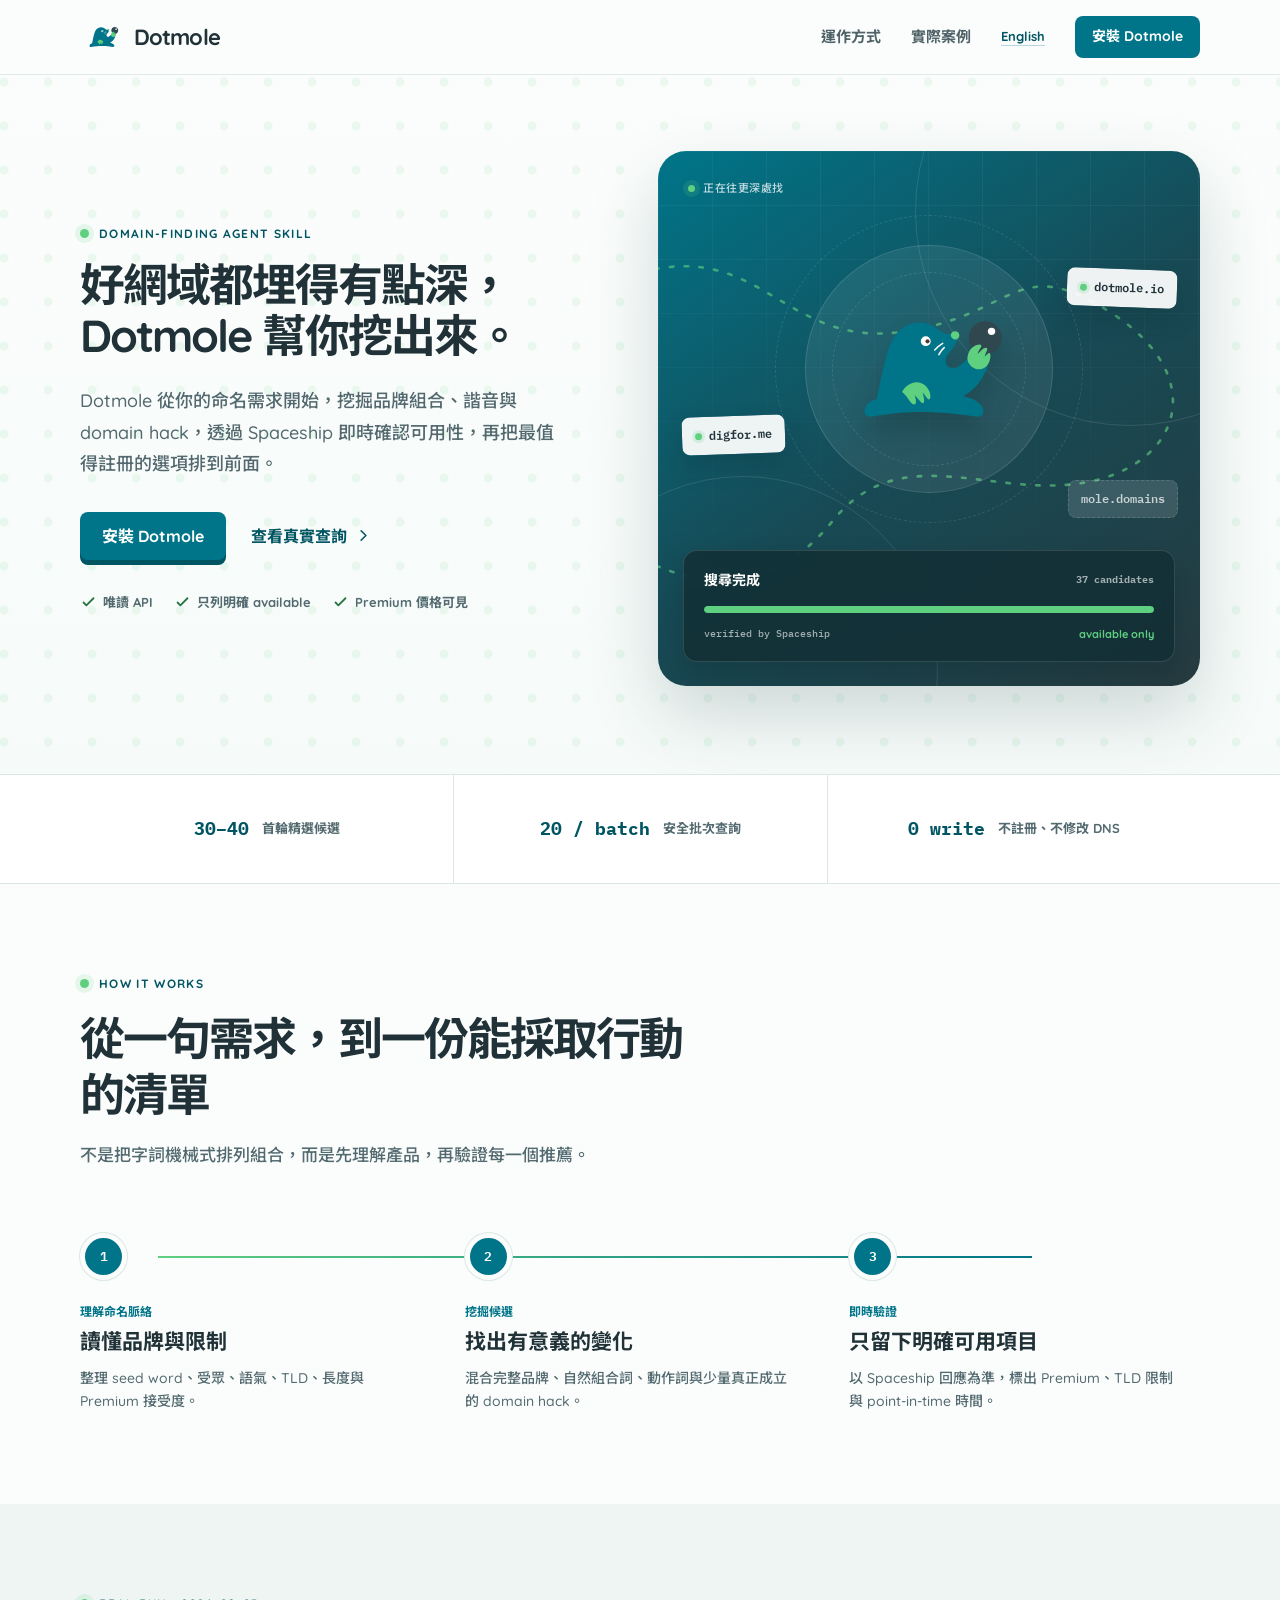
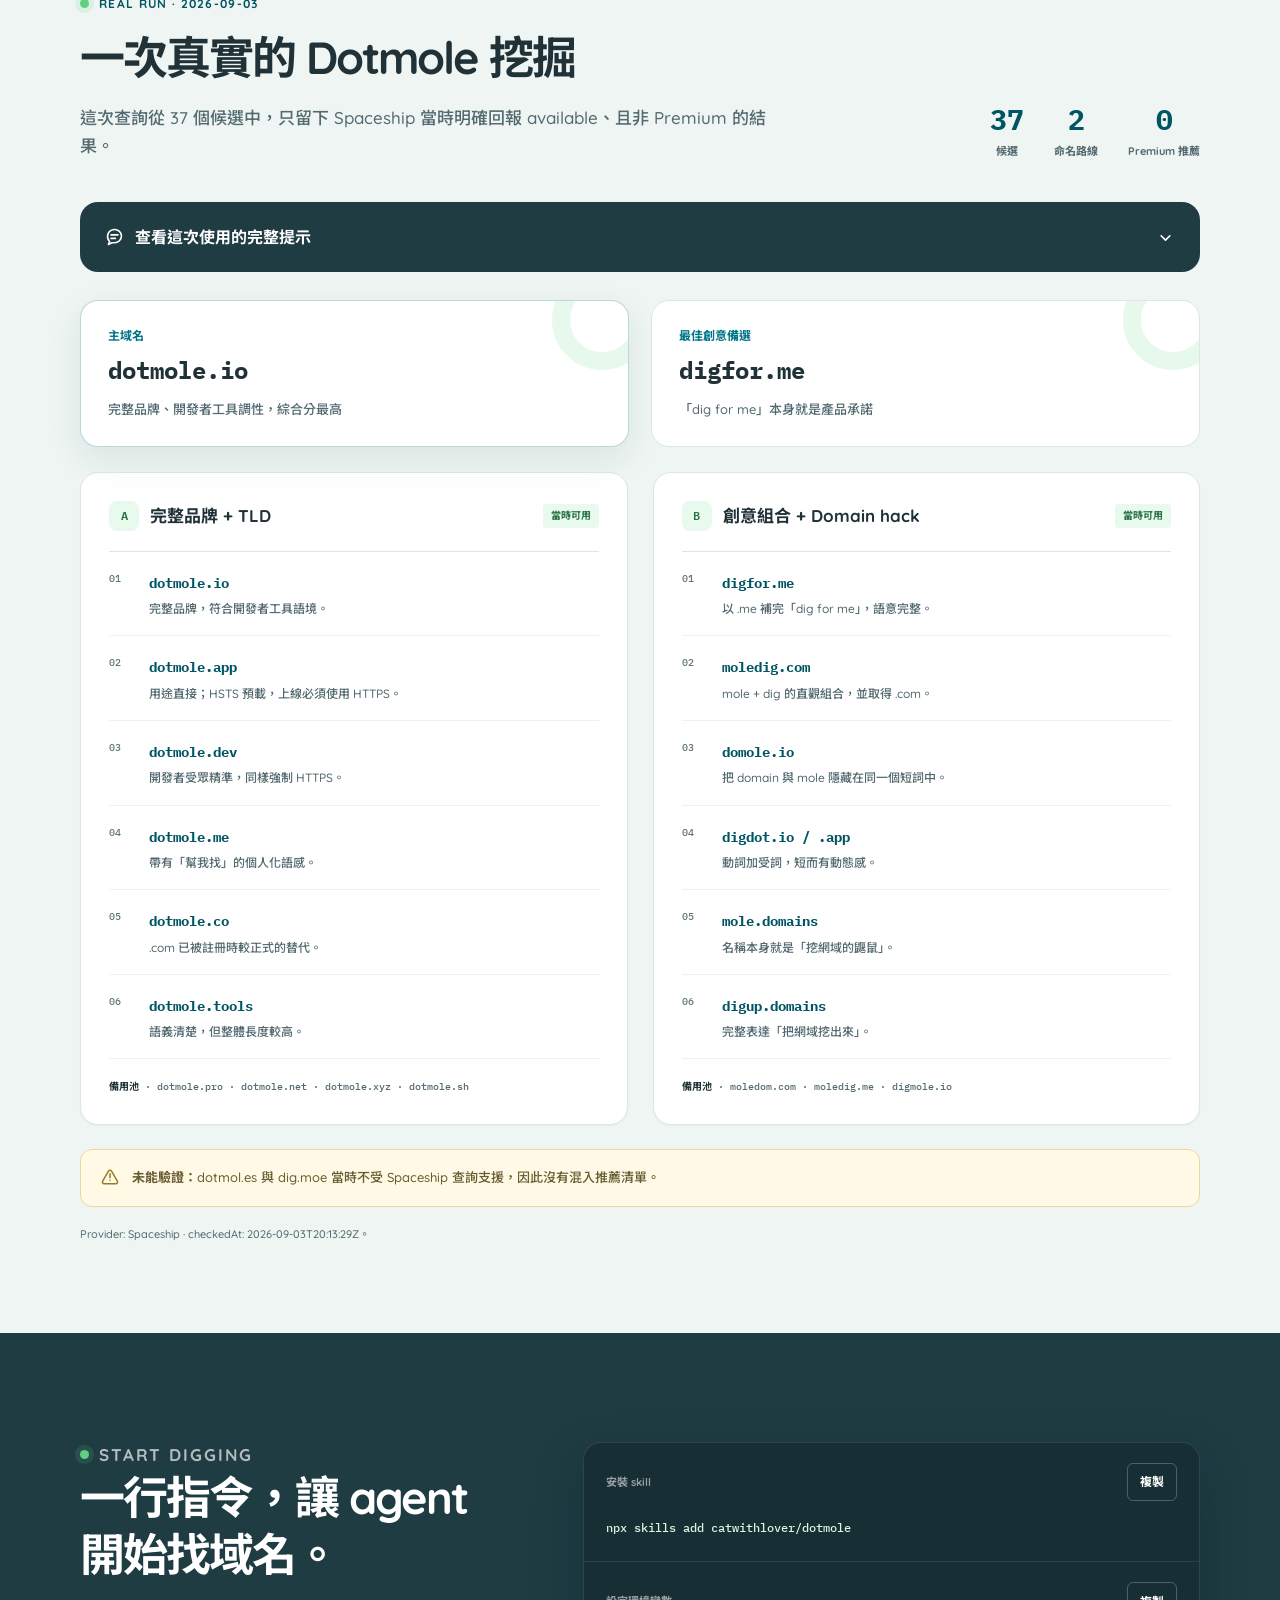
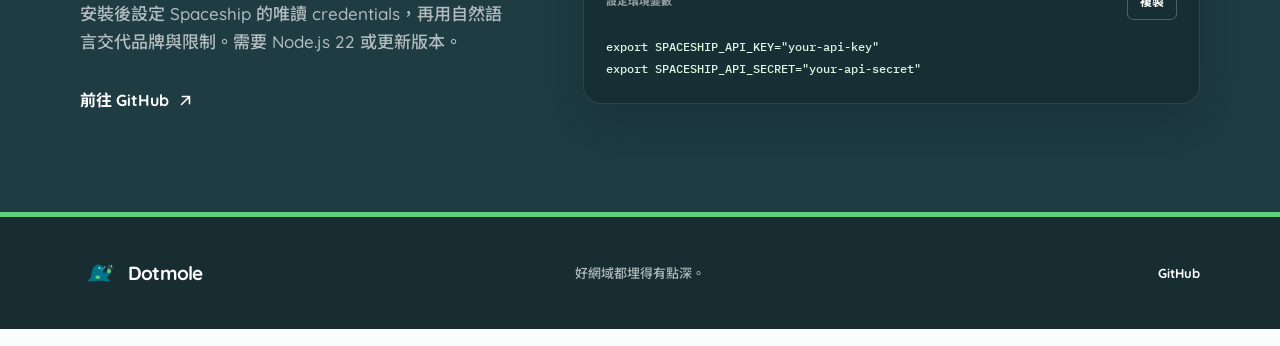
==== site/zh-TW/index.html @ 9d7403c6 "feat: 初始化 Dotmole" ====
<!doctype html>
<html lang="zh-Hant">
  <head>
    <meta charset="utf-8" />
    <meta name="viewport" content="width=device-width, initial-scale=1" />
    <meta
      name="description"
      content="Dotmole 是一個會產生域名靈感、透過 Spaceship 即時確認可用性，並替候選結果排序的 Agent Skill。"
    />
    <meta name="theme-color" content="#007589" />
    <meta property="og:title" content="Dotmole｜挖出真正可用的好網域" />
    <meta
      property="og:description"
      content="從命名靈感到即時可用性確認，讓 agent 只推薦值得註冊的域名。"
    />
    <meta property="og:type" content="website" />
    <meta property="og:locale" content="zh_TW" />
    <meta
      property="og:url"
      content="https://catwithlover.github.io/dotmole/zh-TW/"
    />
    <meta
      property="og:image"
      content="https://catwithlover.github.io/dotmole/assets/logo.svg"
    />
    <link
      rel="canonical"
      href="https://catwithlover.github.io/dotmole/zh-TW/"
    />
    <link
      rel="alternate"
      hreflang="en"
      href="https://catwithlover.github.io/dotmole/"
    />
    <link
      rel="alternate"
      hreflang="zh-Hant"
      href="https://catwithlover.github.io/dotmole/zh-TW/"
    />
    <link
      rel="alternate"
      hreflang="x-default"
      href="https://catwithlover.github.io/dotmole/"
    />
    <link rel="icon" href="../assets/logo.svg" type="image/svg+xml" />
    <link rel="preconnect" href="https://fonts.googleapis.com" />
    <link rel="preconnect" href="https://fonts.gstatic.com" crossorigin />
    <link
      href="https://fonts.googleapis.com/css2?family=IBM+Plex+Mono:wght@500;600&amp;family=Noto+Sans+TC:wght@400;500;600;700&amp;family=Quicksand:wght@500;600;700&amp;display=swap"
      rel="stylesheet"
    />
    <link rel="stylesheet" href="../styles.css" />
    <script src="../script.js" defer></script>
    <title>Dotmole｜挖出真正可用的好網域</title>
  </head>
  <body>
    <a class="skip-link" href="#main-content">跳到主要內容</a>

    <header class="site-header">
      <div class="container header-inner">
        <a class="brand" href="#top" aria-label="Dotmole 首頁">
          <img src="../assets/logo.svg" width="46" height="46" alt="" />
          <span>Dotmole</span>
        </a>

        <nav class="main-nav" aria-label="主要導覽">
          <a class="nav-link" href="#how-it-works">運作方式</a>
          <a class="nav-link" href="#real-example">實際案例</a>
          <a class="language-link" href="../" lang="en" hreflang="en"
            >English</a
          >
          <a class="button button-small" href="#install">安裝 Dotmole</a>
        </nav>
      </div>
    </header>

    <main id="main-content">
      <section class="hero" id="top">
        <div class="container hero-grid">
          <div class="hero-copy">
            <p class="eyebrow"><span></span> Domain-finding agent skill</p>
            <h1>
              好網域都埋得有點深，<br />
              Dotmole 幫你挖出來。
            </h1>
            <p class="hero-lead">
              Dotmole 從你的命名需求開始，挖掘品牌組合、諧音與 domain hack，透過
              Spaceship 即時確認可用性，再把最值得註冊的選項排到前面。
            </p>
            <div class="hero-actions">
              <a class="button" href="#install">安裝 Dotmole</a>
              <a class="text-link" href="#real-example">
                查看真實查詢
                <svg viewBox="0 0 24 24" aria-hidden="true">
                  <path d="m9 18 6-6-6-6" />
                </svg>
              </a>
            </div>
            <ul class="hero-facts" aria-label="Dotmole 特點">
              <li>
                <svg viewBox="0 0 24 24" aria-hidden="true">
                  <path d="m5 12 4 4L19 6" />
                </svg>
                唯讀 API
              </li>
              <li>
                <svg viewBox="0 0 24 24" aria-hidden="true">
                  <path d="m5 12 4 4L19 6" />
                </svg>
                只列明確 available
              </li>
              <li>
                <svg viewBox="0 0 24 24" aria-hidden="true">
                  <path d="m5 12 4 4L19 6" />
                </svg>
                Premium 價格可見
              </li>
            </ul>
          </div>

          <div
            class="dig-stage"
            aria-label="Dotmole 把命名需求挖掘成已驗證域名的示意圖"
          >
            <div class="stage-grid" aria-hidden="true"></div>
            <svg class="tunnel-line" viewBox="0 0 620 530" aria-hidden="true">
              <path
                d="M-20 98 C118 60 145 184 278 166 S408 72 520 145 S598 318 490 338 S278 286 200 382 S38 456 -30 420"
              />
            </svg>

            <div class="stage-label">正在往更深處找</div>
            <div class="mole-orbit">
              <img
                src="../assets/logo.svg"
                width="220"
                height="220"
                alt="Dotmole 土撥鼠標誌"
              />
            </div>

            <div class="domain-chip chip-one">
              <span class="status-dot"></span>
              dotmole.io
            </div>
            <div class="domain-chip chip-two">
              <span class="status-dot"></span>
              digfor.me
            </div>
            <div class="domain-chip chip-three">mole.domains</div>

            <div class="query-card">
              <div class="query-topline">
                <span>搜尋完成</span>
                <span class="query-count">37 candidates</span>
              </div>
              <div class="query-track" aria-hidden="true"><span></span></div>
              <div class="query-foot">
                <span>verified by Spaceship</span>
                <strong>available only</strong>
              </div>
            </div>
          </div>
        </div>
      </section>

      <section class="proof-strip" aria-label="查詢原則">
        <div class="container proof-grid">
          <div>
            <strong>30–40</strong>
            <span>首輪精選候選</span>
          </div>
          <div>
            <strong>20 / batch</strong>
            <span>安全批次查詢</span>
          </div>
          <div>
            <strong>0 write</strong>
            <span>不註冊、不修改 DNS</span>
          </div>
        </div>
      </section>

      <section class="section process-section" id="how-it-works">
        <div class="container">
          <div class="section-heading heading-narrow">
            <p class="eyebrow"><span></span> How it works</p>
            <h2>從一句需求，到一份能採取行動的清單</h2>
            <p>不是把字詞機械式排列組合，而是先理解產品，再驗證每一個推薦。</p>
          </div>

          <ol class="process-rail">
            <li>
              <div class="process-marker">1</div>
              <div class="process-copy">
                <p class="process-kicker">理解命名脈絡</p>
                <h3>讀懂品牌與限制</h3>
                <p>整理 seed word、受眾、語氣、TLD、長度與 Premium 接受度。</p>
              </div>
            </li>
            <li>
              <div class="process-marker">2</div>
              <div class="process-copy">
                <p class="process-kicker">挖掘候選</p>
                <h3>找出有意義的變化</h3>
                <p>
                  混合完整品牌、自然組合詞、動作詞與少量真正成立的 domain hack。
                </p>
              </div>
            </li>
            <li>
              <div class="process-marker">3</div>
              <div class="process-copy">
                <p class="process-kicker">即時驗證</p>
                <h3>只留下明確可用項目</h3>
                <p>
                  以 Spaceship 回應為準，標出 Premium、TLD 限制與 point-in-time
                  時間。
                </p>
              </div>
            </li>
          </ol>
        </div>
      </section>

      <section class="section case-section" id="real-example">
        <div class="container">
          <div class="case-intro">
            <div class="section-heading">
              <p class="eyebrow"><span></span> Real run · 2026-09-03</p>
              <h2>一次真實的 Dotmole 挖掘</h2>
              <p>
                這次查詢從 37 個候選中，只留下 Spaceship 當時明確回報
                available、且非 Premium 的結果。
              </p>
            </div>
            <div class="case-stats" aria-label="實測摘要">
              <div><strong>37</strong><span>候選</span></div>
              <div><strong>2</strong><span>命名路線</span></div>
              <div><strong>0</strong><span>Premium 推薦</span></div>
            </div>
          </div>

          <details class="prompt-panel">
            <summary>
              <span>
                <svg viewBox="0 0 24 24" aria-hidden="true">
                  <path
                    d="M8 9h8M8 13h5M5 20l1.4-3.5A8 8 0 1 1 20 10a8 8 0 0 1-8 8H9l-4 2Z"
                  />
                </svg>
                查看這次使用的完整提示
              </span>
              <svg class="chevron" viewBox="0 0 24 24" aria-hidden="true">
                <path d="m7 10 5 5 5-5" />
              </svg>
            </summary>
            <div class="prompt-content">
              <p id="example-prompt">
                我的產品叫
                Dotmole，是一個域名查找器。請一次提供兩類候選：一類保留完整品牌名稱並搭配合適
                TLD；另一類運用諧音、拼寫、組合詞或 domain hack（例如
                digfor.me），可結合 dot、mole、dig、domain
                等概念。不要使用連字號或數字，優先考慮簡短、好念、好拼且非
                Premium
                的域名。請即時查詢可用性，只推薦明確可註冊的選項，分組排序並說明命名巧思、TLD
                限制，最後選出主域名與最佳創意備選。
              </p>
              <button
                class="copy-button copy-button-light"
                type="button"
                data-copy-target="example-prompt"
              >
                複製提示
              </button>
            </div>
          </details>

          <div class="winners" aria-label="最終建議">
            <article class="winner winner-primary">
              <p>主域名</p>
              <h3>dotmole.io</h3>
              <span>完整品牌、開發者工具調性，綜合分最高</span>
            </article>
            <article class="winner">
              <p>最佳創意備選</p>
              <h3>digfor.me</h3>
              <span>「dig for me」本身就是產品承諾</span>
            </article>
          </div>

          <div class="result-layout">
            <article class="result-group">
              <div class="result-heading">
                <div>
                  <span class="group-index">A</span>
                  <h3>完整品牌 + TLD</h3>
                </div>
                <span class="availability-badge">當時可用</span>
              </div>
              <ol class="domain-list">
                <li>
                  <span class="rank">01</span>
                  <div>
                    <strong>dotmole.io</strong>
                    <p>完整品牌，符合開發者工具語境。</p>
                  </div>
                </li>
                <li>
                  <span class="rank">02</span>
                  <div>
                    <strong>dotmole.app</strong>
                    <p>用途直接；HSTS 預載，上線必須使用 HTTPS。</p>
                  </div>
                </li>
                <li>
                  <span class="rank">03</span>
                  <div>
                    <strong>dotmole.dev</strong>
                    <p>開發者受眾精準，同樣強制 HTTPS。</p>
                  </div>
                </li>
                <li>
                  <span class="rank">04</span>
                  <div>
                    <strong>dotmole.me</strong>
                    <p>帶有「幫我找」的個人化語感。</p>
                  </div>
                </li>
                <li>
                  <span class="rank">05</span>
                  <div>
                    <strong>dotmole.co</strong>
                    <p>.com 已被註冊時較正式的替代。</p>
                  </div>
                </li>
                <li>
                  <span class="rank">06</span>
                  <div>
                    <strong>dotmole.tools</strong>
                    <p>語義清楚，但整體長度較高。</p>
                  </div>
                </li>
              </ol>
              <p class="backup-line">
                <strong>備用池</strong> · dotmole.pro · dotmole.net ·
                dotmole.xyz · dotmole.sh
              </p>
            </article>

            <article class="result-group">
              <div class="result-heading">
                <div>
                  <span class="group-index">B</span>
                  <h3>創意組合 + Domain hack</h3>
                </div>
                <span class="availability-badge">當時可用</span>
              </div>
              <ol class="domain-list">
                <li>
                  <span class="rank">01</span>
                  <div>
                    <strong>digfor.me</strong>
                    <p>以 .me 補完「dig for me」，語意完整。</p>
                  </div>
                </li>
                <li>
                  <span class="rank">02</span>
                  <div>
                    <strong>moledig.com</strong>
                    <p>mole + dig 的直觀組合，並取得 .com。</p>
                  </div>
                </li>
                <li>
                  <span class="rank">03</span>
                  <div>
                    <strong>domole.io</strong>
                    <p>把 domain 與 mole 隱藏在同一個短詞中。</p>
                  </div>
                </li>
                <li>
                  <span class="rank">04</span>
                  <div>
                    <strong>digdot.io / .app</strong>
                    <p>動詞加受詞，短而有動態感。</p>
                  </div>
                </li>
                <li>
                  <span class="rank">05</span>
                  <div>
                    <strong>mole.domains</strong>
                    <p>名稱本身就是「挖網域的鼴鼠」。</p>
                  </div>
                </li>
                <li>
                  <span class="rank">06</span>
                  <div>
                    <strong>digup.domains</strong>
                    <p>完整表達「把網域挖出來」。</p>
                  </div>
                </li>
              </ol>
              <p class="backup-line">
                <strong>備用池</strong> · moledom.com · moledig.me · digmole.io
              </p>
            </article>
          </div>

          <div class="unverified-note">
            <svg viewBox="0 0 24 24" aria-hidden="true">
              <path
                d="M12 8v5m0 3h.01M10.3 4.7 3.2 17a2 2 0 0 0 1.7 3h14.2a2 2 0 0 0 1.7-3L13.7 4.7a2 2 0 0 0-3.4 0Z"
              />
            </svg>
            <p>
              <strong>未能驗證：</strong>dotmol.es 與 dig.moe 當時不受 Spaceship
              查詢支援，因此沒有混入推薦清單。
            </p>
          </div>

          <p class="case-footnote">
            Provider: Spaceship · checkedAt: 2026-09-03T20:13:29Z。
          </p>
        </div>
      </section>

      <section class="section install-section" id="install">
        <div class="container install-grid">
          <div class="install-copy">
            <p class="eyebrow eyebrow-on-dark"><span></span> Start digging</p>
            <h2>一行指令，讓 agent 開始找域名。</h2>
            <p>
              安裝後設定 Spaceship 的唯讀
              credentials，再用自然語言交代品牌與限制。需要 Node.js 22
              或更新版本。
            </p>
            <a
              class="github-link"
              href="https://github.com/catwithlover/dotmole"
              target="_blank"
              rel="noreferrer"
            >
              前往 GitHub
              <svg viewBox="0 0 24 24" aria-hidden="true">
                <path d="M7 17 17 7M8 7h9v9" />
              </svg>
            </a>
          </div>

          <div class="install-console">
            <div class="console-block">
              <div class="console-label">
                <span>安裝 skill</span>
                <button
                  type="button"
                  class="copy-button"
                  data-copy-target="install-command"
                >
                  複製
                </button>
              </div>
              <pre><code id="install-command">npx skills add catwithlover/dotmole</code></pre>
            </div>
            <div class="console-block">
              <div class="console-label">
                <span>設定環境變數</span>
                <button
                  type="button"
                  class="copy-button"
                  data-copy-target="env-command"
                >
                  複製
                </button>
              </div>
              <pre><code id="env-command">export SPACESHIP_API_KEY="your-api-key"
export SPACESHIP_API_SECRET="your-api-secret"</code></pre>
            </div>
          </div>
        </div>
      </section>
    </main>

    <footer class="site-footer">
      <div class="container footer-inner">
        <a
          class="brand footer-brand"
          href="#top"
          aria-label="Dotmole，回到頁首"
        >
          <img src="../assets/logo.svg" width="40" height="40" alt="" />
          <span>Dotmole</span>
        </a>
        <p>好網域都埋得有點深。</p>
        <a
          href="https://github.com/catwithlover/dotmole"
          target="_blank"
          rel="noreferrer"
          >GitHub</a
        >
      </div>
    </footer>

    <p class="sr-only" id="copy-status" role="status" aria-live="polite"></p>
  </body>
</html>
---- site/styles.css ----
:root {
  --font-sans: "Quicksand", "Noto Sans TC", "Helvetica Neue", Arial, sans-serif;
  --font-mono:
    "IBM Plex Mono", "Noto Sans TC", ui-monospace, SFMono-Regular, Menlo,
    monospace;
  --canvas: #fbfdfc;
  --surface: #ffffff;
  --surface-soft: #eef5f2;
  --surface-green: #e8f9ee;
  --ink: #28393f;
  --heading: #203238;
  --muted: #536a70;
  --border: #dbe7e3;
  --teal: #007589;
  --teal-dark: #005563;
  --teal-deep: #1f3c43;
  --green: #5fcf80;
  --green-dark: #287344;
  --yellow: #f0c95a;
  --shadow-card: 0 12px 35px rgb(28 63 69 / 9%);
  --shadow-hero: 0 30px 70px rgb(20 62 69 / 18%);
  --radius-control: 8px;
  --radius-card: 18px;
  --radius-hero: 28px;
  --container: 1180px;
}

*,
*::before,
*::after {
  box-sizing: border-box;
}

html {
  scroll-behavior: smooth;
  scroll-padding-top: 90px;
}

body {
  margin: 0;
  background: var(--canvas);
  color: var(--ink);
  font-family: var(--font-sans);
  font-size: 16px;
  font-weight: 500;
  line-height: 1.65;
  -webkit-font-smoothing: antialiased;
}

img,
svg {
  display: block;
}

a {
  color: inherit;
  text-decoration: none;
}

button,
input {
  font: inherit;
}

button,
a {
  -webkit-tap-highlight-color: transparent;
}

:focus-visible {
  outline: 2px solid transparent;
  outline-offset: 3px;
  box-shadow:
    0 0 0 2px #ffffff,
    0 0 0 4px #387bab;
}

.container {
  width: min(100%, var(--container));
  margin-inline: auto;
  padding-inline: 30px;
}

.skip-link {
  position: fixed;
  z-index: 100;
  top: 12px;
  left: 12px;
  padding: 10px 14px;
  border-radius: var(--radius-control);
  background: var(--heading);
  color: #ffffff;
  transform: translateY(-160%);
  transition: transform 180ms ease;
}

.skip-link:focus {
  transform: translateY(0);
}

.site-header {
  position: sticky;
  z-index: 30;
  top: 0;
  border-bottom: 1px solid rgb(219 231 227 / 80%);
  background: rgb(251 253 252 / 92%);
  backdrop-filter: blur(16px);
}

.header-inner {
  display: flex;
  min-height: 74px;
  align-items: center;
  justify-content: space-between;
  gap: 24px;
}

.brand {
  display: inline-flex;
  align-items: center;
  gap: 8px;
  color: var(--heading);
  font-size: 22px;
  font-weight: 700;
  letter-spacing: -0.04em;
}

.brand img {
  object-fit: contain;
}

.main-nav {
  display: flex;
  align-items: center;
  gap: 30px;
}

.nav-link {
  position: relative;
  color: #4e6268;
  font-size: 15px;
  font-weight: 700;
}

.nav-link::after {
  position: absolute;
  right: 0;
  bottom: -7px;
  left: 0;
  height: 2px;
  border-radius: 2px;
  background: var(--green);
  content: "";
  transform: scaleX(0);
  transform-origin: left;
  transition: transform 180ms ease;
}

.nav-link:hover::after {
  transform: scaleX(1);
}

.language-link {
  display: inline-flex;
  min-height: 44px;
  align-items: center;
  color: var(--teal-dark);
  font-size: 13px;
  font-weight: 700;
  text-decoration: underline;
  text-decoration-color: rgb(0 117 137 / 28%);
  text-decoration-thickness: 1px;
  text-underline-offset: 4px;
}

.language-link:hover {
  text-decoration-color: currentColor;
}

.button {
  display: inline-flex;
  min-height: 48px;
  align-items: center;
  justify-content: center;
  padding: 0 22px;
  border: 0;
  border-radius: var(--radius-control);
  background: var(--teal);
  box-shadow: 0 5px 0 var(--teal-dark);
  color: #ffffff;
  cursor: pointer;
  font-weight: 700;
  transition:
    background-color 180ms ease,
    box-shadow 180ms ease,
    transform 180ms ease;
}

.button:hover {
  background: #006779;
}

.button:active {
  box-shadow: 0 2px 0 var(--teal-dark);
  transform: translateY(3px);
}

.button-small {
  min-height: 42px;
  padding-inline: 17px;
  box-shadow: none;
  font-size: 14px;
}

.button-small:active {
  box-shadow: none;
  transform: none;
}

.hero {
  overflow: hidden;
  padding: 76px 0 88px;
  background:
    radial-gradient(
      circle at 9% 16%,
      rgb(95 207 128 / 10%) 0 4px,
      transparent 5px
    ),
    linear-gradient(180deg, #fbfdfc 0%, #f6fbf9 100%);
  background-size:
    44px 44px,
    auto;
}

.hero-grid {
  display: grid;
  align-items: center;
  gap: clamp(44px, 7vw, 88px);
  grid-template-columns: minmax(0, 0.95fr) minmax(460px, 1.05fr);
}

.eyebrow {
  display: flex;
  align-items: center;
  gap: 10px;
  margin: 0 0 16px;
  color: var(--teal-dark);
  font-size: 12px;
  font-weight: 700;
  letter-spacing: 0.11em;
  text-transform: uppercase;
}

.eyebrow span {
  width: 9px;
  height: 9px;
  border-radius: 50%;
  background: var(--green);
  box-shadow: 0 0 0 5px rgb(95 207 128 / 14%);
}

.hero h1,
.section-heading h2,
.install-copy h2 {
  margin: 0;
  color: var(--heading);
  font-weight: 700;
  letter-spacing: -0.045em;
}

.hero h1 {
  max-width: 620px;
  font-size: clamp(42px, 5vw, 68px);
  line-height: 1.14;
}

html:lang(en) .hero h1,
html:lang(zh-Hant) .hero h1 {
  font-size: clamp(42px, 3.5vw, 48px);
}

.hero-lead {
  max-width: 620px;
  margin: 24px 0 0;
  color: #53696f;
  font-size: 18px;
  line-height: 1.75;
}

.hero-actions {
  display: flex;
  align-items: center;
  gap: 25px;
  margin-top: 32px;
}

.text-link,
.github-link {
  display: inline-flex;
  min-height: 44px;
  align-items: center;
  gap: 7px;
  color: var(--teal-dark);
  font-weight: 700;
}

.text-link svg,
.github-link svg {
  width: 19px;
  fill: none;
  stroke: currentColor;
  stroke-linecap: round;
  stroke-linejoin: round;
  stroke-width: 2;
  transition: transform 180ms ease;
}

.text-link:hover svg,
.github-link:hover svg {
  transform: translateX(3px);
}

.hero-facts {
  display: flex;
  flex-wrap: wrap;
  gap: 11px 21px;
  margin: 32px 0 0;
  padding: 0;
  color: var(--muted);
  font-size: 13px;
  font-weight: 700;
  list-style: none;
}

.hero-facts li {
  display: flex;
  align-items: center;
  gap: 6px;
}

.hero-facts svg {
  width: 17px;
  fill: none;
  stroke: var(--green-dark);
  stroke-linecap: round;
  stroke-linejoin: round;
  stroke-width: 2.5;
}

.dig-stage {
  position: relative;
  min-height: 535px;
  overflow: hidden;
  border-radius: var(--radius-hero);
  background: linear-gradient(145deg, #007589 0%, #174a55 52%, #263b40 100%);
  box-shadow: var(--shadow-hero);
  isolation: isolate;
}

.stage-grid {
  position: absolute;
  inset: 0;
  z-index: -2;
  background-image:
    linear-gradient(rgb(255 255 255 / 5%) 1px, transparent 1px),
    linear-gradient(90deg, rgb(255 255 255 / 5%) 1px, transparent 1px);
  background-size: 54px 54px;
  mask-image: linear-gradient(to bottom, #000, transparent 82%);
}

.dig-stage::before,
.dig-stage::after {
  position: absolute;
  z-index: -1;
  border: 1px solid rgb(255 255 255 / 11%);
  border-radius: 50%;
  content: "";
}

.dig-stage::before {
  top: -155px;
  right: -145px;
  width: 430px;
  height: 430px;
}

.dig-stage::after {
  bottom: -180px;
  left: -110px;
  width: 390px;
  height: 390px;
}

.tunnel-line {
  position: absolute;
  inset: 0;
  z-index: -1;
  width: 100%;
  height: 100%;
  fill: none;
  stroke: rgb(95 207 128 / 62%);
  stroke-dasharray: 4 13;
  stroke-linecap: round;
  stroke-width: 3;
  animation: tunnel-dash 14s linear infinite;
}

@keyframes tunnel-dash {
  to {
    stroke-dashoffset: -170;
  }
}

.stage-label {
  position: absolute;
  top: 28px;
  left: 30px;
  display: flex;
  align-items: center;
  gap: 8px;
  color: rgb(255 255 255 / 76%);
  font-family: var(--font-mono);
  font-size: 11px;
  letter-spacing: 0.05em;
}

.stage-label::before {
  width: 7px;
  height: 7px;
  border-radius: 50%;
  background: var(--green);
  box-shadow: 0 0 0 5px rgb(95 207 128 / 15%);
  content: "";
}

.mole-orbit {
  position: absolute;
  top: 94px;
  left: 50%;
  display: grid;
  width: 248px;
  height: 248px;
  place-items: center;
  border: 1px solid rgb(255 255 255 / 12%);
  border-radius: 50%;
  background: rgb(255 255 255 / 7%);
  transform: translateX(-50%);
}

.mole-orbit::before,
.mole-orbit::after {
  position: absolute;
  border: 1px dashed rgb(255 255 255 / 12%);
  border-radius: 50%;
  content: "";
}

.mole-orbit::before {
  inset: -31px;
}

.mole-orbit::after {
  inset: 26px;
}

.mole-orbit img {
  position: relative;
  z-index: 1;
  filter: drop-shadow(0 16px 12px rgb(8 34 38 / 24%));
}

.domain-chip {
  position: absolute;
  z-index: 3;
  display: inline-flex;
  min-height: 38px;
  align-items: center;
  gap: 7px;
  padding: 0 12px;
  border: 1px solid rgb(255 255 255 / 15%);
  border-radius: 8px;
  background: rgb(255 255 255 / 93%);
  box-shadow: 0 12px 25px rgb(10 38 42 / 19%);
  color: var(--heading);
  font-family: var(--font-mono);
  font-size: 12px;
  font-weight: 600;
}

.status-dot {
  width: 7px;
  height: 7px;
  border-radius: 50%;
  background: var(--green);
  box-shadow: 0 0 0 3px rgb(95 207 128 / 18%);
}

.chip-one {
  top: 118px;
  right: 23px;
  transform: rotate(2deg);
}

.chip-two {
  top: 265px;
  left: 24px;
  transform: rotate(-2deg);
}

.chip-three {
  top: 329px;
  right: 22px;
  border-style: dashed;
  background: rgb(255 255 255 / 13%);
  box-shadow: none;
  color: rgb(255 255 255 / 72%);
}

.query-card {
  position: absolute;
  right: 25px;
  bottom: 24px;
  left: 25px;
  padding: 18px 20px;
  border: 1px solid rgb(255 255 255 / 13%);
  border-radius: 14px;
  background: rgb(18 47 53 / 86%);
  box-shadow: 0 14px 28px rgb(7 27 31 / 20%);
  color: #ffffff;
  backdrop-filter: blur(10px);
}

.query-topline,
.query-foot {
  display: flex;
  align-items: center;
  justify-content: space-between;
  gap: 16px;
}

.query-topline {
  font-size: 14px;
  font-weight: 700;
}

.query-count,
.query-foot {
  color: rgb(255 255 255 / 61%);
  font-family: var(--font-mono);
  font-size: 10px;
}

.query-track {
  height: 7px;
  margin: 14px 0 12px;
  overflow: hidden;
  border-radius: 10px;
  background: rgb(255 255 255 / 9%);
}

.query-track span {
  display: block;
  width: 100%;
  height: 100%;
  border-radius: inherit;
  background: var(--green);
}

.query-foot strong {
  color: var(--green);
  font-family: var(--font-sans);
  font-size: 11px;
}

.proof-strip {
  border-top: 1px solid var(--border);
  border-bottom: 1px solid var(--border);
  background: var(--surface);
}

.proof-grid {
  display: grid;
  grid-template-columns: repeat(3, 1fr);
}

.proof-grid > div {
  display: flex;
  min-height: 108px;
  align-items: center;
  justify-content: center;
  gap: 13px;
}

.proof-grid > div + div {
  border-left: 1px solid var(--border);
}

.proof-grid strong {
  color: var(--teal-dark);
  font-family: var(--font-mono);
  font-size: 18px;
}

.proof-grid span {
  color: var(--muted);
  font-size: 13px;
  font-weight: 700;
}

.section {
  padding-block: 90px;
}

.section-heading {
  max-width: 690px;
}

.heading-narrow {
  max-width: 630px;
}

.section-heading h2,
.install-copy h2 {
  font-size: clamp(32px, 4vw, 45px);
  line-height: 1.26;
}

.section-heading > p:last-child,
.install-copy > p {
  margin: 18px 0 0;
  color: var(--muted);
  font-size: 17px;
}

.process-section {
  background: var(--canvas);
}

.process-rail {
  position: relative;
  display: grid;
  gap: 34px;
  margin: 64px 0 0;
  padding: 0;
  grid-template-columns: repeat(3, 1fr);
  list-style: none;
}

.process-rail::before {
  position: absolute;
  top: 23px;
  right: 15%;
  left: 7%;
  height: 2px;
  background: linear-gradient(90deg, var(--green), var(--teal));
  content: "";
}

.process-rail li {
  position: relative;
}

.process-marker {
  position: relative;
  z-index: 1;
  display: grid;
  width: 47px;
  height: 47px;
  place-items: center;
  border: 5px solid var(--canvas);
  border-radius: 50%;
  background: var(--teal);
  box-shadow: 0 0 0 1px var(--border);
  color: #ffffff;
  font-family: var(--font-mono);
  font-size: 13px;
  font-weight: 600;
}

.process-copy {
  margin-top: 22px;
  padding-right: 24px;
}

.process-kicker {
  margin: 0 0 5px;
  color: var(--teal);
  font-size: 12px;
  font-weight: 700;
}

.process-copy h3 {
  margin: 0;
  color: var(--heading);
  font-size: 21px;
  line-height: 1.35;
}

.process-copy > p:last-child {
  margin: 12px 0 0;
  color: var(--muted);
  font-size: 14px;
}

.case-section {
  background: var(--surface-soft);
}

.case-intro {
  display: flex;
  align-items: end;
  justify-content: space-between;
  gap: 50px;
}

.case-stats {
  display: flex;
  min-width: 340px;
  justify-content: flex-end;
  gap: 30px;
}

.case-stats div {
  display: flex;
  flex-direction: column;
  align-items: center;
}

.case-stats strong {
  color: var(--teal-dark);
  font-family: var(--font-mono);
  font-size: 28px;
  line-height: 1.1;
}

.case-stats span {
  margin-top: 6px;
  color: var(--muted);
  font-size: 11px;
  font-weight: 700;
}

.prompt-panel {
  margin-top: 42px;
  overflow: hidden;
  border-radius: var(--radius-card);
  background: var(--teal-deep);
  color: #ffffff;
}

.prompt-panel summary {
  display: flex;
  min-height: 70px;
  align-items: center;
  justify-content: space-between;
  gap: 20px;
  padding: 0 24px;
  cursor: pointer;
  font-weight: 700;
  list-style: none;
}

.prompt-panel summary::-webkit-details-marker {
  display: none;
}

.prompt-panel summary > span {
  display: flex;
  align-items: center;
  gap: 10px;
}

.prompt-panel summary svg {
  width: 21px;
  fill: none;
  stroke: currentColor;
  stroke-linecap: round;
  stroke-linejoin: round;
  stroke-width: 1.8;
}

.prompt-panel .chevron {
  transition: transform 200ms ease;
}

.prompt-panel[open] .chevron {
  transform: rotate(180deg);
}

.prompt-content {
  padding: 4px 24px 24px;
}

.prompt-content p {
  max-width: 1000px;
  margin: 0;
  color: rgb(255 255 255 / 76%);
  font-family: var(--font-mono);
  font-size: 13px;
  line-height: 1.85;
}

.copy-button {
  min-height: 38px;
  padding: 0 12px;
  border: 1px solid rgb(255 255 255 / 24%);
  border-radius: 6px;
  background: transparent;
  color: #ffffff;
  cursor: pointer;
  font-size: 12px;
  font-weight: 700;
  transition:
    background-color 180ms ease,
    border-color 180ms ease;
}

.copy-button:hover {
  border-color: rgb(255 255 255 / 45%);
  background: rgb(255 255 255 / 9%);
}

.copy-button-light {
  margin-top: 18px;
}

.winners {
  display: grid;
  gap: 22px;
  margin-top: 28px;
  grid-template-columns: repeat(2, 1fr);
}

.winner {
  position: relative;
  overflow: hidden;
  padding: 25px 27px;
  border: 1px solid var(--border);
  border-radius: var(--radius-card);
  background: var(--surface);
}

.winner::after {
  position: absolute;
  top: -31px;
  right: -24px;
  width: 100px;
  height: 100px;
  border: 18px solid rgb(95 207 128 / 15%);
  border-radius: 50%;
  content: "";
}

.winner-primary {
  border-color: rgb(0 117 137 / 28%);
  box-shadow: var(--shadow-card);
}

.winner p {
  margin: 0;
  color: var(--teal);
  font-size: 12px;
  font-weight: 700;
}

.winner h3 {
  margin: 5px 0 4px;
  color: var(--heading);
  font-family: var(--font-mono);
  font-size: 24px;
}

.winner span {
  color: var(--muted);
  font-size: 13px;
}

.result-layout {
  display: grid;
  gap: 25px;
  margin-top: 25px;
  grid-template-columns: repeat(2, minmax(0, 1fr));
}

.result-group {
  padding: 28px;
  border: 1px solid var(--border);
  border-radius: var(--radius-card);
  background: var(--surface);
  box-shadow: 0 1px 2px rgb(30 62 67 / 4%);
}

.result-heading,
.result-heading > div {
  display: flex;
  align-items: center;
}

.result-heading {
  justify-content: space-between;
  gap: 16px;
  padding-bottom: 20px;
  border-bottom: 1px solid var(--border);
}

.result-heading > div {
  gap: 11px;
}

.group-index {
  display: grid;
  width: 30px;
  height: 30px;
  place-items: center;
  border-radius: 8px;
  background: var(--surface-green);
  color: var(--green-dark);
  font-family: var(--font-mono);
  font-size: 12px;
  font-weight: 600;
}

.result-heading h3 {
  margin: 0;
  color: var(--heading);
  font-size: 17px;
}

.availability-badge {
  padding: 4px 8px;
  border-radius: 4px;
  background: var(--surface-green);
  color: var(--green-dark);
  font-size: 10px;
  font-weight: 700;
}

.domain-list {
  margin: 0;
  padding: 0;
  list-style: none;
}

.domain-list li {
  display: grid;
  gap: 12px;
  padding: 17px 0;
  border-bottom: 1px solid #edf1ef;
  grid-template-columns: 28px 1fr;
}

.rank {
  padding-top: 2px;
  color: #5e746f;
  font-family: var(--font-mono);
  font-size: 10px;
}

.domain-list strong {
  color: var(--teal-dark);
  font-family: var(--font-mono);
  font-size: 14px;
}

.domain-list p {
  margin: 4px 0 0;
  color: var(--muted);
  font-size: 12px;
  line-height: 1.6;
}

.backup-line {
  margin: 18px 0 0;
  color: var(--muted);
  font-family: var(--font-mono);
  font-size: 10px;
  line-height: 1.9;
}

.backup-line strong {
  color: var(--heading);
  font-family: var(--font-sans);
}

.unverified-note {
  display: flex;
  align-items: flex-start;
  gap: 12px;
  margin-top: 24px;
  padding: 17px 19px;
  border: 1px solid #e9d99c;
  border-radius: 12px;
  background: #fff9e6;
  color: #695c31;
}

.unverified-note svg {
  width: 20px;
  flex: 0 0 auto;
  fill: none;
  stroke: #977c22;
  stroke-linecap: round;
  stroke-linejoin: round;
  stroke-width: 1.8;
}

.unverified-note p {
  margin: 0;
  font-size: 13px;
}

.case-footnote {
  margin: 18px 0 0;
  color: var(--muted);
  font-size: 11px;
}

code {
  font-family: var(--font-mono);
}

.install-section {
  background: var(--teal-deep);
  color: #ffffff;
}

.install-grid {
  display: grid;
  align-items: center;
  gap: 75px;
  grid-template-columns: 0.82fr 1.18fr;
}

.eyebrow-on-dark {
  color: var(--green);
}

.install-copy h2 {
  color: #ffffff;
}

.install-copy > p {
  color: rgb(255 255 255 / 66%);
}

.github-link {
  margin-top: 22px;
  color: #ffffff;
}

.install-console {
  overflow: hidden;
  border: 1px solid rgb(255 255 255 / 11%);
  border-radius: var(--radius-card);
  background: #172e34;
  box-shadow: 0 20px 50px rgb(6 22 25 / 24%);
}

.console-block {
  padding: 20px 22px;
}

.console-block + .console-block {
  border-top: 1px solid rgb(255 255 255 / 9%);
}

.console-label {
  display: flex;
  align-items: center;
  justify-content: space-between;
  gap: 20px;
  color: rgb(255 255 255 / 55%);
  font-size: 11px;
  font-weight: 700;
}

.console-block pre {
  margin: 16px 0 3px;
  overflow-x: auto;
  color: #d9f8e2;
  font-family: var(--font-mono);
  font-size: 12px;
  line-height: 1.8;
  white-space: pre;
}

.site-footer {
  border-top: 5px solid var(--green);
  background: #172d32;
  color: rgb(255 255 255 / 65%);
}

.footer-inner {
  display: grid;
  min-height: 112px;
  align-items: center;
  gap: 24px;
  grid-template-columns: 1fr auto 1fr;
}

.footer-brand {
  color: #ffffff;
  font-size: 19px;
}

.footer-inner p {
  margin: 0;
  font-size: 13px;
}

.footer-inner > a:last-child {
  justify-self: end;
  color: #ffffff;
  font-size: 13px;
  font-weight: 700;
}

.sr-only {
  position: absolute !important;
  width: 1px !important;
  height: 1px !important;
  overflow: hidden !important;
  clip: rect(0, 0, 0, 0) !important;
  white-space: nowrap !important;
  clip-path: inset(50%) !important;
}

@media (max-width: 1099px) {
  .hero-grid {
    gap: 42px;
    grid-template-columns: minmax(0, 1fr) minmax(400px, 0.9fr);
  }

  .dig-stage {
    min-height: 500px;
  }

  .mole-orbit {
    width: 220px;
    height: 220px;
  }

  .mole-orbit img {
    width: 195px;
    height: 195px;
  }

  .case-intro {
    align-items: flex-start;
  }

  .case-stats {
    min-width: auto;
  }

  .result-heading {
    align-items: flex-start;
    flex-direction: column;
  }
}

@media (max-width: 969px) {
  .container {
    padding-inline: 20px;
  }

  .hero {
    padding-top: 60px;
  }

  .hero-grid {
    grid-template-columns: 1fr;
  }

  .hero-copy {
    max-width: 720px;
  }

  .dig-stage {
    min-height: 530px;
  }

  .case-intro,
  .install-grid {
    align-items: stretch;
    grid-template-columns: 1fr;
  }

  .case-intro {
    display: grid;
    gap: 30px;
  }

  .case-stats {
    justify-content: flex-start;
  }

  .install-grid {
    gap: 46px;
  }
}

@media (max-width: 768px) {
  .nav-link {
    display: none;
  }

  .main-nav {
    gap: 14px;
  }

  .section {
    padding-block: 68px;
  }

  .hero {
    padding: 50px 0 65px;
  }

  .hero-lead {
    font-size: 16px;
  }

  .proof-grid {
    grid-template-columns: 1fr;
  }

  .proof-grid > div {
    min-height: 72px;
    justify-content: flex-start;
  }

  .proof-grid > div + div {
    border-top: 1px solid var(--border);
    border-left: 0;
  }

  .process-rail {
    gap: 30px;
    margin-top: 46px;
    grid-template-columns: 1fr;
  }

  .process-rail::before {
    top: 20px;
    bottom: 20px;
    left: 22px;
    width: 2px;
    height: auto;
  }

  .process-rail li {
    display: grid;
    gap: 18px;
    grid-template-columns: 47px 1fr;
  }

  .process-copy {
    margin: 0;
    padding-right: 0;
  }

  .winners,
  .result-layout {
    grid-template-columns: 1fr;
  }

  .result-heading {
    align-items: center;
    flex-direction: row;
  }

  .footer-inner {
    padding-block: 28px;
    grid-template-columns: 1fr auto;
  }

  .footer-inner p {
    display: none;
  }
}

@media (max-width: 519px) {
  .container {
    padding-inline: 15px;
  }

  .header-inner {
    min-height: 66px;
  }

  .brand {
    font-size: 19px;
  }

  .brand img {
    width: 40px;
    height: 40px;
  }

  .button-small {
    min-height: 40px;
    padding-inline: 12px;
    font-size: 12px;
  }

  .language-link {
    min-height: 40px;
    font-size: 12px;
  }

  .hero h1 {
    font-size: 39px;
  }

  html:lang(en) .hero h1 {
    font-size: 35px;
  }

  .hero h1 br {
    display: none;
  }

  .hero-actions {
    align-items: stretch;
    flex-direction: column;
    gap: 14px;
  }

  .text-link {
    justify-content: center;
  }

  .hero-facts {
    align-items: flex-start;
    flex-direction: column;
  }

  .dig-stage {
    min-height: 455px;
    border-radius: 22px;
  }

  .mole-orbit {
    top: 84px;
    width: 185px;
    height: 185px;
  }

  .mole-orbit img {
    width: 164px;
    height: 164px;
  }

  .chip-one {
    top: 102px;
    right: 12px;
  }

  .chip-two {
    top: 244px;
    left: 12px;
  }

  .chip-three {
    display: none;
  }

  .query-card {
    right: 13px;
    bottom: 13px;
    left: 13px;
  }

  .query-foot > span {
    display: none;
  }

  .query-foot {
    justify-content: flex-end;
  }

  .case-stats {
    justify-content: space-between;
    gap: 8px;
  }

  .case-stats strong {
    font-size: 23px;
  }

  .prompt-panel summary,
  .prompt-content {
    padding-right: 17px;
    padding-left: 17px;
  }

  .prompt-panel summary {
    min-height: 64px;
    font-size: 13px;
  }

  .result-group,
  .winner {
    padding: 22px 18px;
  }

  .result-heading {
    align-items: flex-start;
    flex-direction: column;
  }

  .install-console {
    margin-inline: -2px;
  }

  .console-block {
    padding: 17px;
  }
}

@media (hover: hover) and (pointer: fine) {
  .winner,
  .result-group {
    transition:
      box-shadow 220ms ease,
      transform 220ms ease;
  }

  .winner:hover,
  .result-group:hover {
    box-shadow: var(--shadow-card);
    transform: translateY(-2px);
  }
}

@media (prefers-reduced-motion: reduce) {
  *,
  *::before,
  *::after {
    scroll-behavior: auto !important;
    animation-duration: 0.01ms !important;
    animation-iteration-count: 1 !important;
    transition-duration: 0.01ms !important;
  }
}
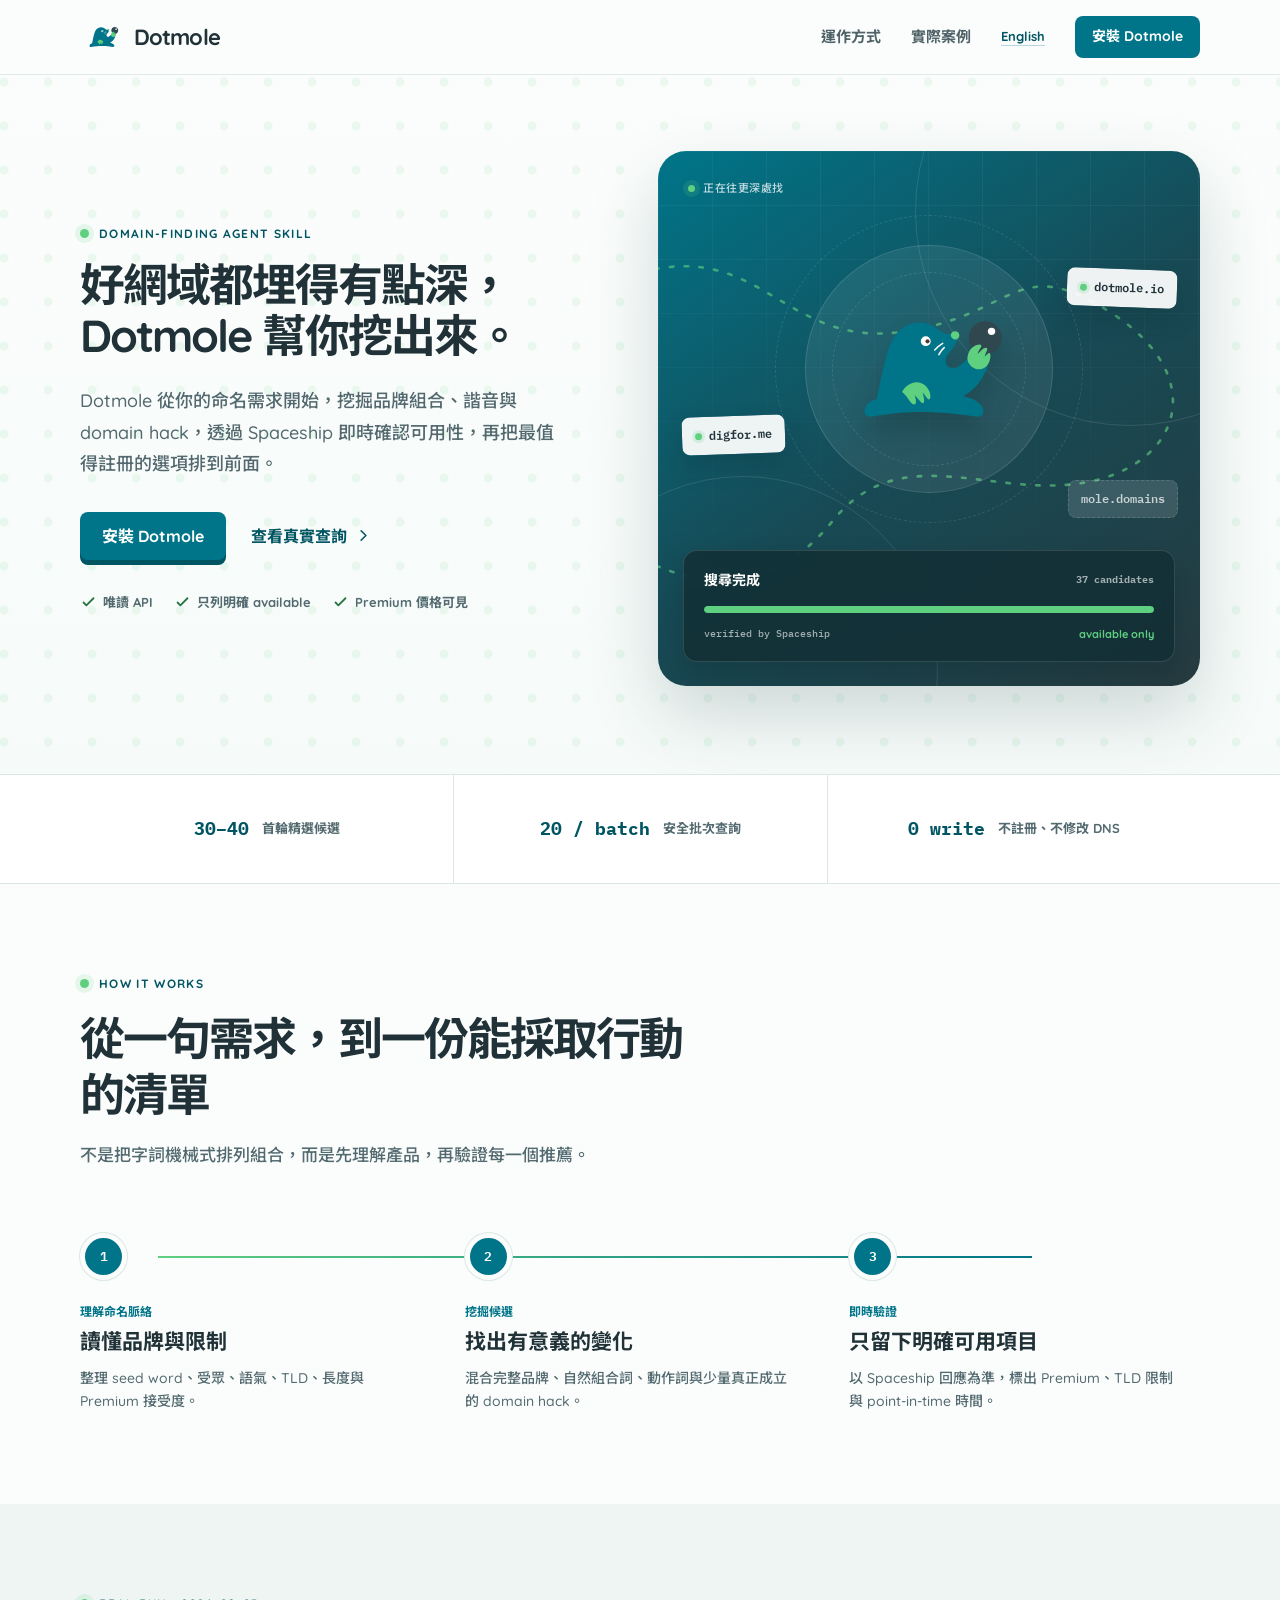
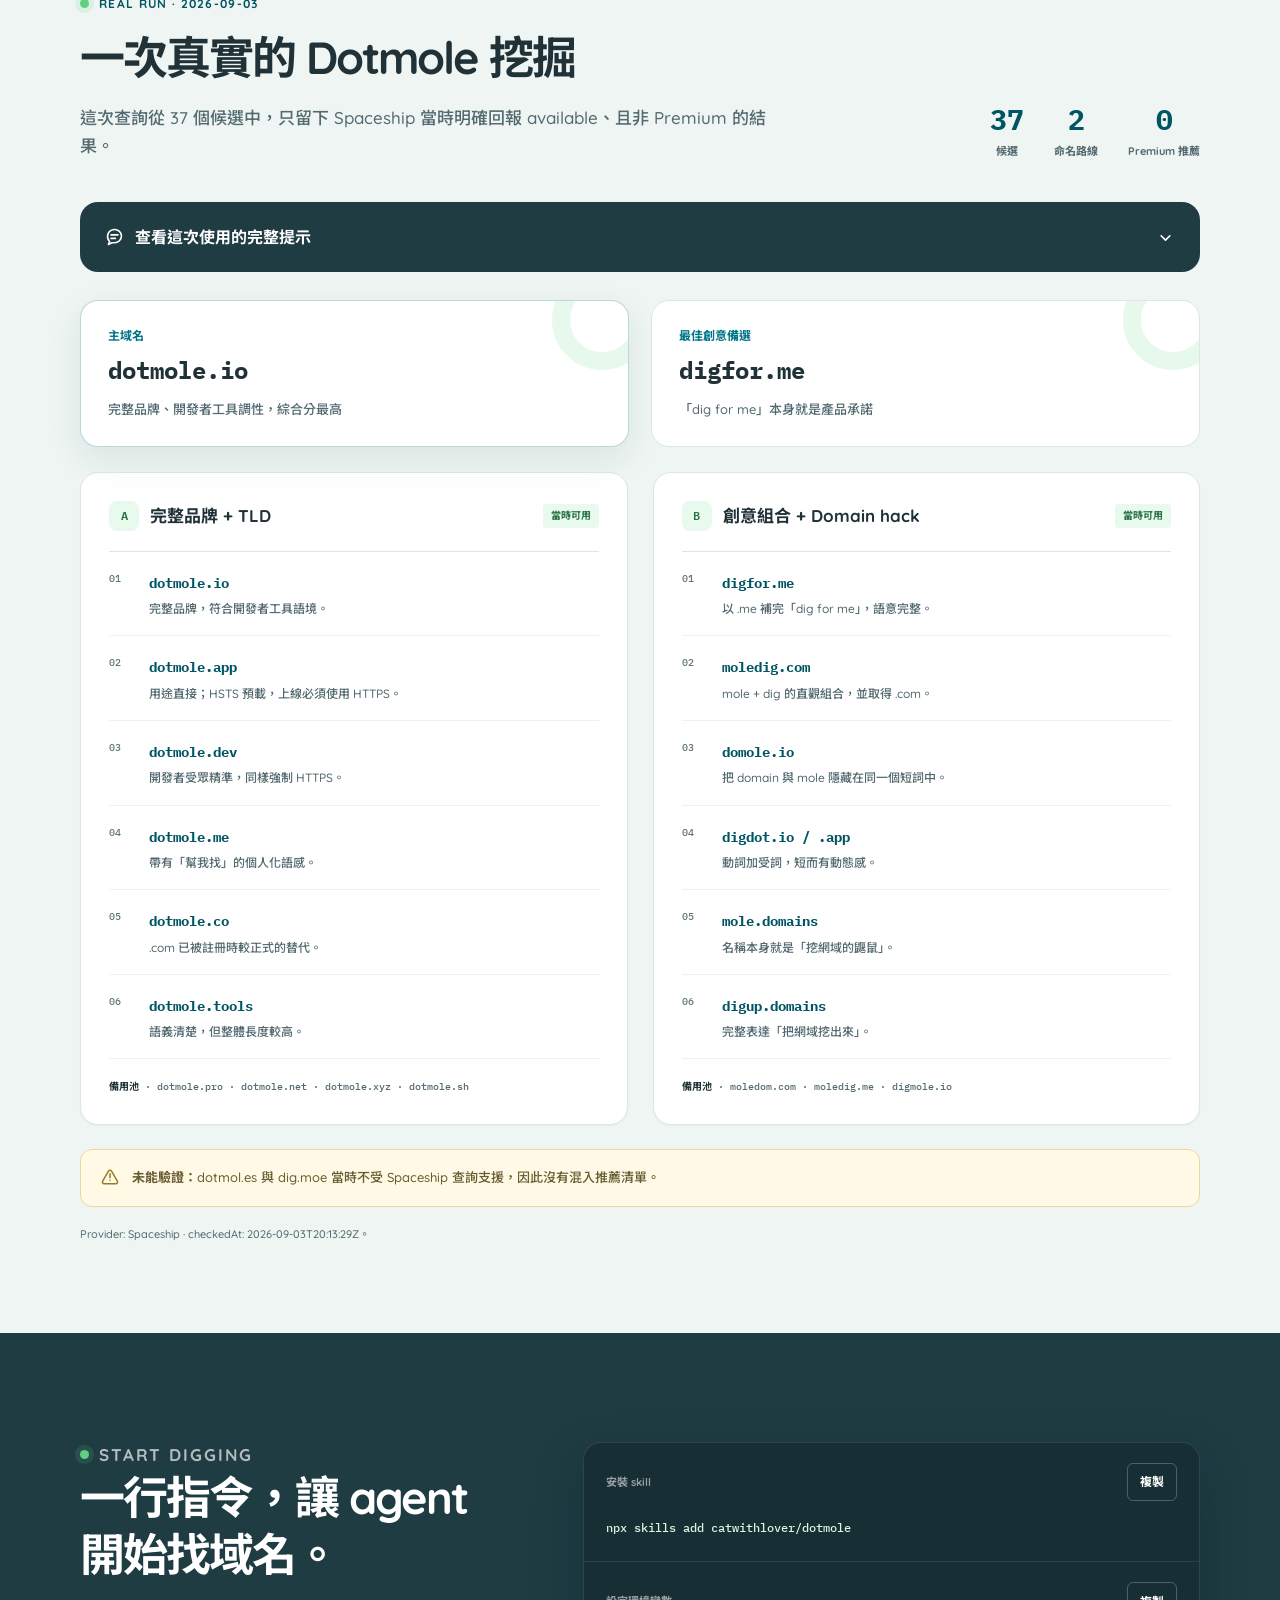
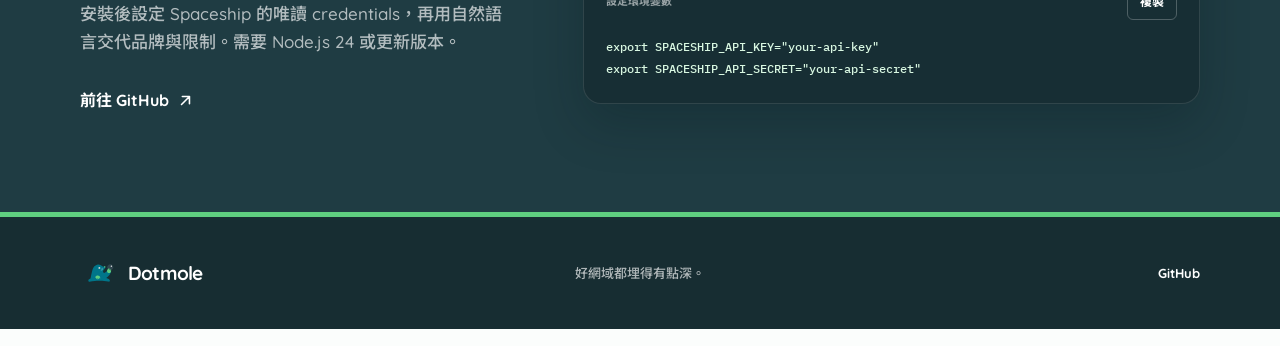
==== commit adefde1e: "chore(runtime): 將最低支援版本調整為 Node.js 24" ====
--- a/site/zh-TW/index.html
+++ b/site/zh-TW/index.html
@@ -21,8 +21,12 @@
     />
     <meta
       property="og:image"
-      content="https://catwithlover.github.io/dotmole/assets/logo.svg"
-    />
+      content="https://catwithlover.github.io/dotmole/assets/logo.png"
+    />
+    <meta property="og:image:type" content="image/png" />
+    <meta property="og:image:width" content="1254" />
+    <meta property="og:image:height" content="1254" />
+    <meta property="og:image:alt" content="Dotmole 藍綠色鼴鼠標誌" />
     <link
       rel="canonical"
       href="https://catwithlover.github.io/dotmole/zh-TW/"
@@ -431,7 +435,7 @@
             <h2>一行指令，讓 agent 開始找域名。</h2>
             <p>
               安裝後設定 Spaceship 的唯讀
-              credentials，再用自然語言交代品牌與限制。需要 Node.js 22
+              credentials，再用自然語言交代品牌與限制。需要 Node.js 24
               或更新版本。
             </p>
             <a
--- a/site/styles.css
+++ b/site/styles.css
@@ -162,6 +162,7 @@
 
 .language-link {
   display: inline-flex;
+  flex-shrink: 0;
   min-height: 44px;
   align-items: center;
   color: var(--teal-dark);
@@ -171,6 +172,7 @@
   text-decoration-color: rgb(0 117 137 / 28%);
   text-decoration-thickness: 1px;
   text-underline-offset: 4px;
+  white-space: nowrap;
 }
 
 .language-link:hover {
@@ -206,10 +208,12 @@
 }
 
 .button-small {
+  flex-shrink: 0;
   min-height: 42px;
   padding-inline: 17px;
   box-shadow: none;
   font-size: 14px;
+  white-space: nowrap;
 }
 
 .button-small:active {
@@ -1287,6 +1291,7 @@
 
   .header-inner {
     min-height: 66px;
+    gap: 12px;
   }
 
   .brand {
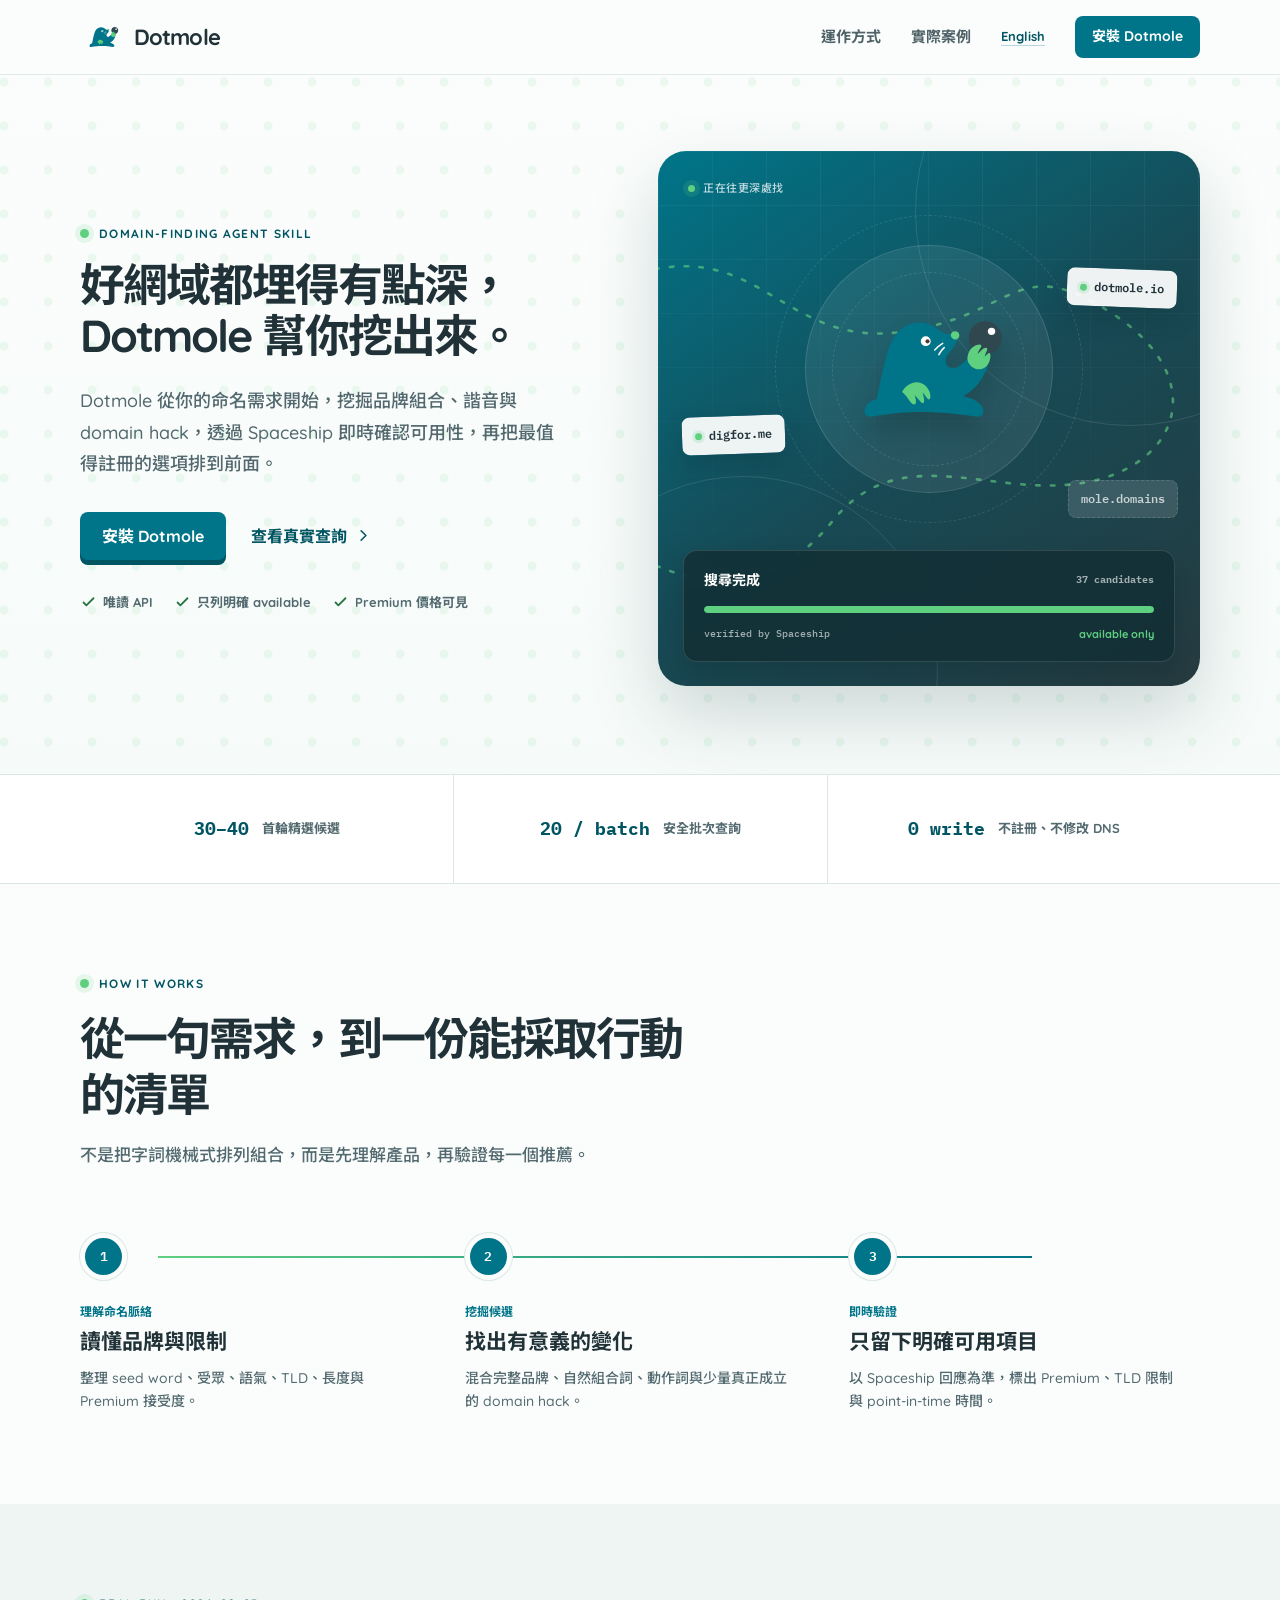
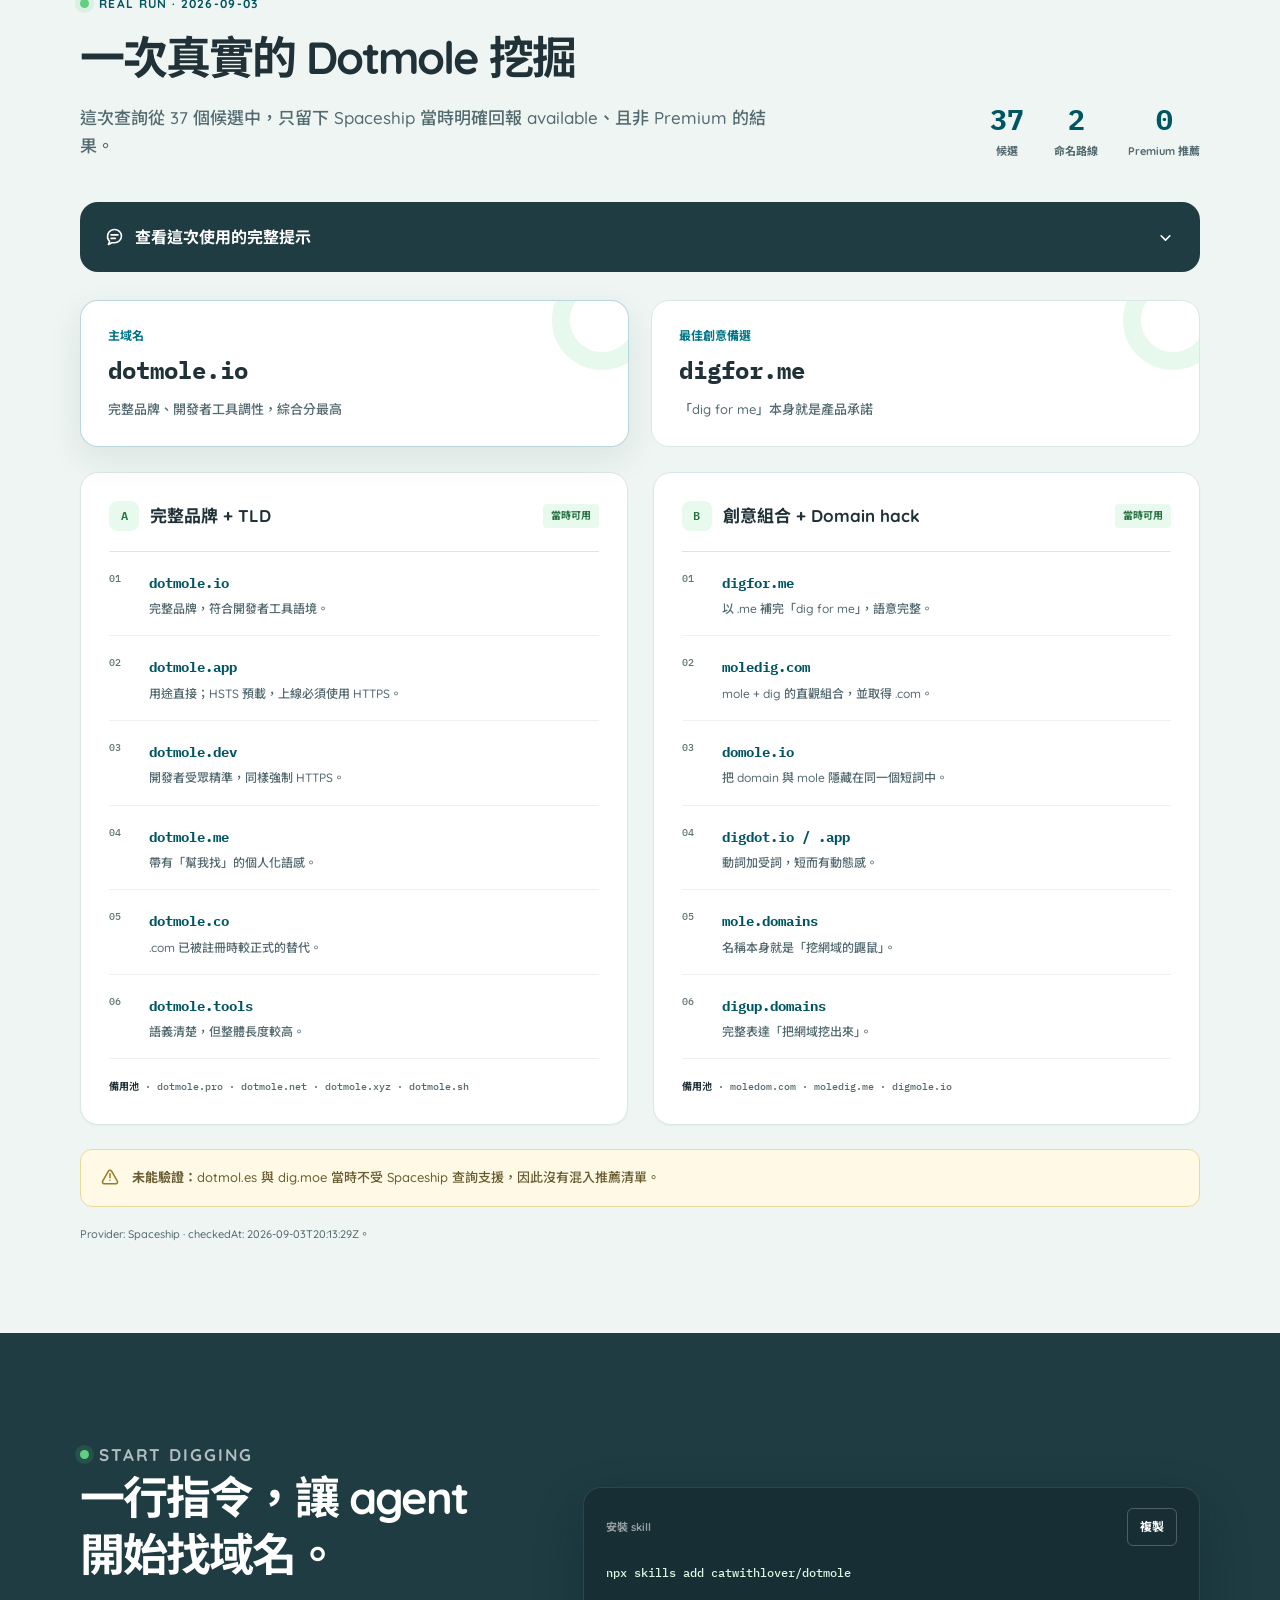
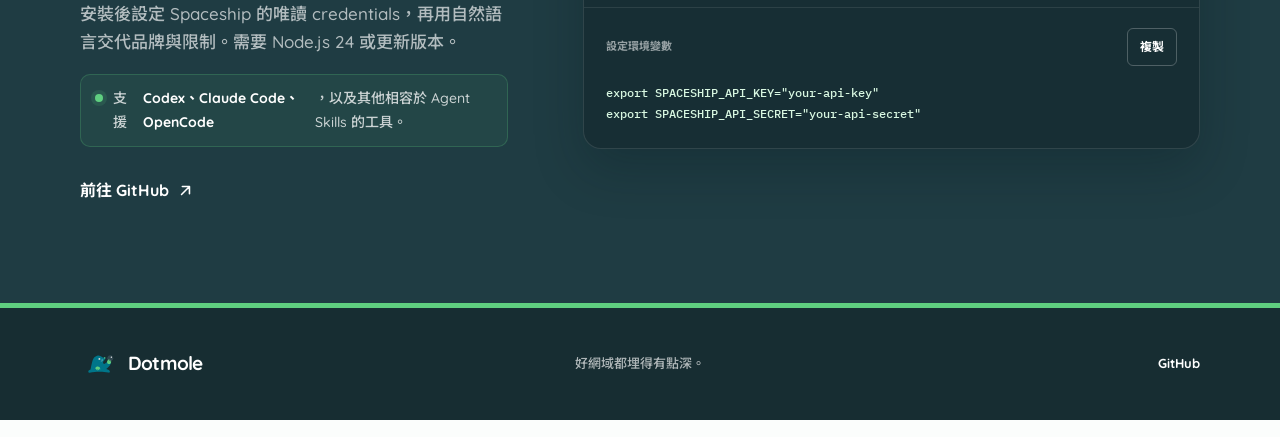
==== commit 76691f5e: "feat(site): 新增支援的 Agent 工具說明" ====
--- a/site/zh-TW/index.html
+++ b/site/zh-TW/index.html
@@ -438,6 +438,10 @@
               credentials，再用自然語言交代品牌與限制。需要 Node.js 24
               或更新版本。
             </p>
+            <p class="agent-support">
+              支援 <strong>Codex、Claude Code、OpenCode</strong>，以及其他相容於
+              Agent Skills 的工具。
+            </p>
             <a
               class="github-link"
               href="https://github.com/catwithlover/dotmole"
--- a/site/styles.css
+++ b/site/styles.css
@@ -1047,6 +1047,34 @@
   color: rgb(255 255 255 / 66%);
 }
 
+.install-copy > .agent-support {
+  display: flex;
+  max-width: 480px;
+  align-items: flex-start;
+  gap: 10px;
+  padding: 12px 14px;
+  border: 1px solid rgb(95 207 128 / 22%);
+  border-radius: 10px;
+  background: rgb(95 207 128 / 7%);
+  color: rgb(255 255 255 / 76%);
+  font-size: 14px;
+}
+
+.agent-support::before {
+  width: 8px;
+  height: 8px;
+  flex: 0 0 auto;
+  margin-top: 7px;
+  border-radius: 50%;
+  background: var(--green);
+  box-shadow: 0 0 0 4px rgb(95 207 128 / 13%);
+  content: "";
+}
+
+.agent-support strong {
+  color: #ffffff;
+}
+
 .github-link {
   margin-top: 22px;
   color: #ffffff;
